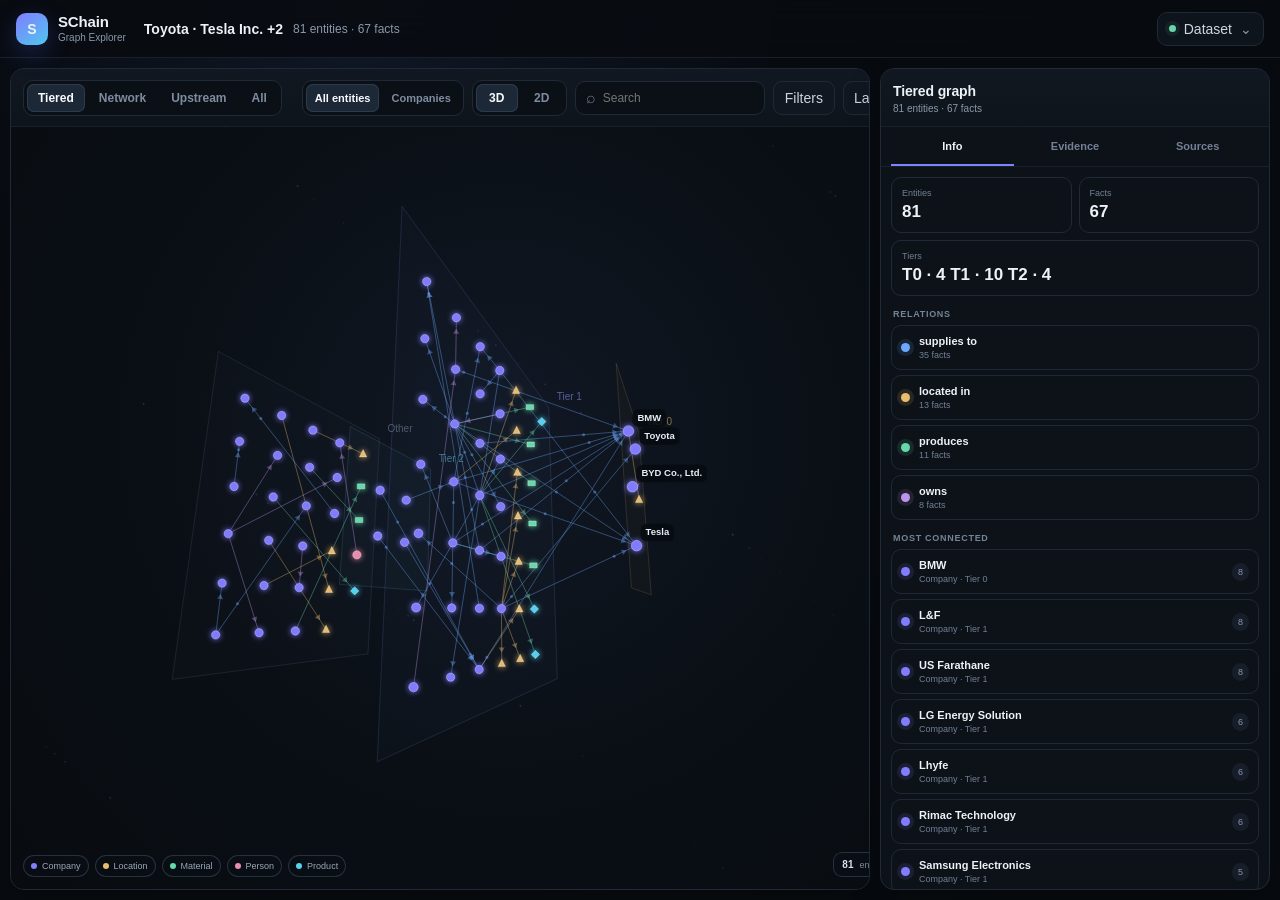
==== demo/SChain_Graph_Explorer/index.html @ 7e50ebe3 "add demo" ====
<!DOCTYPE html>
<html lang="en">
<head>
  <meta charset="UTF-8" />
  <meta name="viewport" content="width=device-width, initial-scale=1.0" />
  <meta name="color-scheme" content="dark" />
  <title>SChain Graph Explorer</title>
  <meta name="description" content="Interactive evidence-first supply-chain graph explorer." />
  <link rel="stylesheet" href="assets/css/styles.css" />
</head>
<body>
  <div class="app-shell">
    <header class="topbar">
      <button class="brand" id="brandBtn" aria-label="Reset explorer">
        <span class="brand-mark">S</span>
        <span class="brand-copy"><strong>SChain</strong><small>Graph Explorer</small></span>
      </button>

      <div class="top-context">
        <span id="datasetTitle" class="dataset-title">Supply chain graph</span>
        <span id="datasetMeta" class="dataset-meta"></span>
      </div>

      <div class="top-actions">
        <details class="dataset-menu" id="datasetMenu">
          <summary class="dataset-trigger"><span class="dataset-dot"></span><span>Dataset</span><span class="chevron">⌄</span></summary>
          <div class="menu-popover dataset-popover">
            <select id="datasetSelect" class="field" aria-label="Dataset"></select>
            <div class="menu-separator"></div>
            <button id="openJsonBtn" class="menu-item">Open JSON</button>
            <button id="downloadJsonBtn" class="menu-item">Export JSON</button>
            <input id="jsonInput" type="file" accept=".json,application/json" multiple hidden />
          </div>
        </details>
      </div>
    </header>

    <main class="workspace">
      <section class="graph-panel">
        <header class="graph-toolbar">
          <div class="toolbar-cluster view-cluster">
            <div class="segmented view-mode" id="viewMode" aria-label="Graph mode">
              <button class="active" data-view="tiered">Tiered</button>
              <button data-view="network">Network</button>
              <button data-view="supply">Upstream</button>
              <button data-view="global">All</button>
            </div>
            <select id="focalCompany" class="compact-select focal-select" aria-label="Upstream focal company"></select>
          </div>

          <div class="toolbar-spacer"></div>

          <div class="toolbar-cluster">
            <div class="segmented entity-scope-mode" id="entityScopeMode" aria-label="Entity scope">
              <button class="active" data-entity-scope="all">All entities</button>
              <button data-entity-scope="companies">Companies</button>
            </div>
            <div class="segmented dimension-mode" id="dimensionMode" aria-label="Dimension">
              <button class="active" data-dimension="3d">3D</button>
              <button data-dimension="2d">2D</button>
            </div>
            <div class="search-box">
              <span class="search-icon">⌕</span>
              <input id="entitySearch" type="search" placeholder="Search" autocomplete="off" />
              <div id="searchResults" class="search-results"></div>
            </div>
            <div class="popover-wrap">
              <button id="filterBtn" class="tool-btn">Filters</button>
              <div id="filterPopover" class="filter-popover" hidden>
                <div class="filter-group">
                  <div class="filter-head"><span>Relation</span><button id="relationAll" class="mini-action">All</button></div>
                  <div id="relationFilters" class="filter-list"></div>
                </div>
                <div class="filter-group">
                  <div class="filter-head"><span>Tier</span><button id="tierAll" class="mini-action">All</button></div>
                  <div id="tierFilters" class="filter-list compact"></div>
                </div>
              </div>
            </div>
            <label class="toggle-btn"><input id="labelsToggle" type="checkbox"><span>Labels</span></label>
            <button id="fitBtn" class="tool-btn icon-only" title="Fit graph">⌗</button>
          </div>
        </header>

        <div id="focusBar" class="focus-bar" hidden>
          <button id="exitFocusBtn" class="back-btn" type="button" title="Return to the full graph">← Defocus</button>
          <div class="focus-copy">
            <strong id="focusTitle">Focused graph</strong>
            <span id="focusMeta"></span>
          </div>
          <div class="focus-spacer"></div>
          <label class="context-toggle"><input id="contextToggle" type="checkbox"><span>Context</span></label>
        </div>

        <div id="selectionBar" class="selection-bar" hidden>
          <div id="selectionChips" class="selection-chips"></div>
          <div class="selection-spacer"></div>
          <button id="clearSelectionBtn" class="selection-clear">Clear</button>
          <button id="openDetailsBtn" class="primary-btn">Details</button>
        </div>

        <div id="graphStage" class="graph-stage">
          <canvas id="graphCanvas"></canvas>
          <div id="graphLegend" class="graph-legend"></div>
          <div class="graph-counts"><strong id="visibleNodeCount">0</strong><span>entities</span><i></i><strong id="visibleEdgeCount">0</strong><span>facts</span></div>
          <div id="graphEmptyState" class="empty-state" hidden><strong>No results</strong></div>
          <div id="dropOverlay" class="drop-overlay"><strong>Drop JSON</strong></div>
        </div>
      </section>

      <aside class="side-panel">
        <header class="side-head">
          <div class="side-title-wrap">
            <h2 id="sideTitle">Explorer</h2>
            <span id="sideMeta"></span>
          </div>
          <div id="panelScopeToggle" class="segmented tiny" hidden>
            <button class="active" data-panel-scope="visible">Visible</button>
            <button data-panel-scope="selected">Selected</button>
          </div>
        </header>

        <nav class="side-tabs" id="sideTabs">
          <button class="active" data-side-tab="info">Info</button>
          <button data-side-tab="evidence">Evidence</button>
          <button data-side-tab="sources">Sources</button>
        </nav>

        <div id="sideTools" class="side-tools" hidden>
          <div class="panel-search">
            <span>⌕</span>
            <input id="panelSearch" type="search" placeholder="Filter" autocomplete="off" />
          </div>
          <div class="panel-filter-wrap">
            <button id="panelFilterBtn" class="panel-filter-btn">Filter</button>
            <div id="panelFilterPopover" class="panel-filter-popover" hidden>
              <label><span>Relation</span><select id="panelRelationFilter"></select></label>
              <label><span>Source</span><select id="panelContentFilter"><option value="all">All</option><option value="full_text">Full text</option><option value="title_snippet">Title / snippet</option></select></label>
              <label><span>Score</span><select id="panelScoreFilter"><option value="0">All</option><option value="60">60+</option><option value="75">75+</option></select></label>
            </div>
          </div>
        </div>

        <div id="sideContent" class="side-content"></div>
      </aside>
    </main>
  </div>

  <div id="evidenceModal" class="source-modal" hidden>
    <div class="source-modal-backdrop" data-modal-close></div>
    <section class="source-modal-dialog" role="dialog" aria-modal="true" aria-labelledby="modalTitle">
      <header class="source-modal-head">
        <div class="source-modal-title-wrap">
          <span id="modalDomain" class="source-domain"></span>
          <h3 id="modalTitle">Evidence source</h3>
        </div>
        <div class="source-modal-actions">
          <button id="modalCloseBtn" class="modal-close" aria-label="Close">×</button>
        </div>
      </header>
      <div class="source-modal-quote" id="modalQuote"></div>
      <div class="source-content-wrap">
        <div id="evidenceContent" class="evidence-content-view">
          <div class="content-loading">Loading source context…</div>
        </div>
      </div>
    </section>
  </div>

  <script src="assets/js/demo-data.js"></script>
  <script src="assets/js/app.js"></script>
</body>
</html>
---- demo/SChain_Graph_Explorer/assets/css/styles.css ----
:root {
  --bg: #080b10;
  --panel: #0f141b;
  --panel-2: #121922;
  --panel-3: #0b1016;
  --line: #202a36;
  --line-soft: #18212b;
  --text: #edf2f8;
  --muted: #8b98a9;
  --muted-2: #647184;
  --accent: #7f7bff;
  --accent-2: #5fcdf0;
  --good: #67d7aa;
  --shadow: 0 18px 55px rgba(0,0,0,.28);
  --r: 14px;
  --r-sm: 10px;
}

* {
  box-sizing: border-box;
}

[hidden] {
  display: none !important;
}

html, body {
  height: 100%;
}

body {
  margin: 0;
  background: radial-gradient(circle at 28% 0%,#111928 0,#080b10 34%,#070a0e 100%);
  color: var(--text);
  font-family: Inter,ui-sans-serif,-apple-system,BlinkMacSystemFont,"Segoe UI",Roboto,Arial,sans-serif;
  font-size: 14px;
  overflow: hidden;
}

button,input,select {
  font: inherit;
}

.app-shell {
  height: 100%;
  display: grid;
  grid-template-rows: 58px 1fr;
  min-height: 0;
}

.topbar {
  display: flex;
  align-items: center;
  gap: 18px;
  padding: 0 16px;
  border-bottom: 1px solid var(--line-soft);
  background: rgba(8,12,17,.88);
  backdrop-filter: blur(16px);
  z-index: 20;
}

.brand {
  display: flex;
  align-items: center;
  gap: 10px;
  border: 0;
  background: transparent;
  color: var(--text);
  cursor: pointer;
  padding: 0;
}

.brand-mark {
  width: 32px;
  height: 32px;
  border-radius: 10px;
  display: grid;
  place-items: center;
  font-weight: 800;
  background: linear-gradient(145deg,#827cff,#4dc8ef);
  box-shadow: 0 8px 24px rgba(83,105,255,.25);
}

.brand-copy {
  display: flex;
  flex-direction: column;
  align-items: flex-start;
  line-height: 1.04;
}

.brand-copy strong {
  font-size: 15px;
  letter-spacing: -.01em;
}

.brand-copy small {
  font-size: 10px;
  color: var(--muted);
  margin-top: 4px;
}

.top-context {
  min-width: 0;
  display: flex;
  align-items: center;
  gap: 10px;
}

.dataset-title {
  font-weight: 650;
  white-space: nowrap;
  overflow: hidden;
  text-overflow: ellipsis;
  max-width: 360px;
}

.dataset-meta {
  color: var(--muted);
  font-size: 12px;
}

.top-actions {
  margin-left: auto;
}

.dataset-menu {
  position: relative;
}

.dataset-menu>summary {
  list-style: none;
}

.dataset-menu>summary::-webkit-details-marker {
  display: none;
}

.dataset-trigger {
  display: flex;
  align-items: center;
  gap: 8px;
  min-height: 34px;
  padding: 0 11px;
  border: 1px solid var(--line);
  border-radius: 10px;
  color: #cdd6e1;
  background: #0e141c;
  cursor: pointer;
}

.dataset-dot {
  width: 7px;
  height: 7px;
  border-radius: 50%;
  background: var(--good);
  box-shadow: 0 0 0 4px rgba(103,215,170,.08);
}

.chevron {
  color: var(--muted);
}

.menu-popover {
  position: absolute;
  right: 0;
  top: 42px;
  min-width: 245px;
  background: #111822;
  border: 1px solid #273342;
  border-radius: 12px;
  box-shadow: var(--shadow);
  padding: 9px;
  z-index: 60;
}

.menu-separator {
  height: 1px;
  background: var(--line);
  margin: 8px 0;
}

.menu-item {
  width: 100%;
  border: 0;
  background: transparent;
  color: #cbd5e1;
  text-align: left;
  padding: 9px 10px;
  border-radius: 8px;
  cursor: pointer;
}

.menu-item:hover {
  background: #182231;
  color: #fff;
}

.field,.compact-select {
  border: 1px solid var(--line);
  background: #0c1219;
  color: #dce5ef;
  border-radius: 9px;
  outline: none;
}

.field {
  width: 100%;
  padding: 9px;
}

.compact-select {
  height: 34px;
  padding: 0 28px 0 10px;
  max-width: 210px;
}

.compact-select:focus,.field:focus,input:focus {
  border-color: #445573;
  box-shadow: 0 0 0 3px rgba(103,139,255,.09);
}

.workspace {
  min-height: 0;
  display: grid;
  grid-template-columns: minmax(0,1fr) 390px;
  gap: 10px;
  padding: 10px;
}

.graph-panel,.side-panel {
  min-height: 0;
  border: 1px solid var(--line);
  background: rgba(14,19,26,.96);
  border-radius: var(--r);
  overflow: hidden;
  box-shadow: 0 10px 35px rgba(0,0,0,.16);
}

.graph-panel {
  display: grid;
  grid-template-rows: auto auto auto minmax(0, 1fr);
}

.side-panel {
  display: grid;
  grid-template-rows: auto auto auto minmax(0, 1fr);
}

.graph-toolbar {
  min-height: 58px;
  padding: 10px 12px;
  display: flex;
  align-items: center;
  gap: 10px;
  border-bottom: 1px solid var(--line-soft);
  background: linear-gradient(180deg,#111821,#0e141b);
}

.toolbar-cluster {
  display: flex;
  align-items: center;
  gap: 8px;
  min-width: 0;
}

.toolbar-spacer,.selection-spacer,.focus-spacer {
  flex: 1;
}

.segmented {
  display: flex;
  align-items: center;
  gap: 3px;
  padding: 3px;
  border: 1px solid var(--line);
  border-radius: 10px;
  background: #0a1016;
}

.segmented button {
  border: 0;
  background: transparent;
  color: #7f8ca0;
  min-height: 28px;
  padding: 0 11px;
  border-radius: 7px;
  font-size: 12px;
  font-weight: 650;
  cursor: pointer;
  white-space: nowrap;
}

.segmented button:hover {
  color: #cbd5e1;
}

.segmented button.active {
  color: #f8fbff;
  background: #1d2836;
  box-shadow: inset 0 0 0 1px #2b3a4d;
}

.segmented.tiny button {
  min-height: 24px;
  padding: 0 8px;
  font-size: 10px;
}

.dimension-mode button {
  min-width: 42px;
}

.focal-select {
  display: none;
}

.view-cluster.upstream .focal-select {
  display: block;
}

.search-box {
  position: relative;
  display: flex;
  align-items: center;
  width: 190px;
  height: 34px;
  border: 1px solid var(--line);
  border-radius: 10px;
  background: #0a1016;
}

.search-icon {
  margin-left: 10px;
  color: #67758a;
  font-size: 16px;
}

.search-box input {
  min-width: 0;
  flex: 1;
  border: 0;
  outline: none;
  background: transparent;
  color: #e8edf4;
  padding: 0 9px 0 7px;
  font-size: 12px;
}

.search-results {
  position: absolute;
  top: 39px;
  left: 0;
  right: 0;
  display: none;
  max-height: 320px;
  overflow: auto;
  background: #111923;
  border: 1px solid #293747;
  border-radius: 11px;
  box-shadow: var(--shadow);
  z-index: 80;
  padding: 5px;
}

.search-results.open {
  display: block;
}

.search-row {
  display: flex;
  justify-content: space-between;
  gap: 10px;
  padding: 9px;
  border-radius: 8px;
  cursor: pointer;
}

.search-row:hover {
  background: #182332;
}

.search-row b {
  font-size: 12px;
  font-weight: 650;
}

.search-row span {
  color: var(--muted);
  font-size: 10px;
  white-space: nowrap;
}

.tool-btn,.toggle-btn,.back-btn,.selection-clear,.primary-btn,.panel-filter-btn,.modal-action,.modal-close {
  border: 1px solid var(--line);
  background: #101720;
  color: #c9d3df;
  border-radius: 9px;
  cursor: pointer;
}

.tool-btn {
  height: 34px;
  padding: 0 11px;
}

.tool-btn:hover,.toggle-btn:hover,.panel-filter-btn:hover {
  border-color: #34465c;
  background: #151e29;
  color: #fff;
}

.icon-only {
  width: 36px;
  padding: 0;
  font-size: 17px;
}

.toggle-btn {
  height: 34px;
  display: flex;
  align-items: center;
  padding: 0 10px;
  gap: 7px;
}

.toggle-btn input {
  display: none;
}

.toggle-btn:has(input:checked) {
  background: #1a2532;
  color: #fff;
  border-color: #33465c;
}

.popover-wrap {
  position: relative;
}

.filter-popover {
  position: absolute;
  right: 0;
  top: 40px;
  width: 300px;
  max-height: 560px;
  overflow: auto;
  background: #111923;
  border: 1px solid #293747;
  border-radius: 12px;
  box-shadow: var(--shadow);
  z-index: 90;
  padding: 10px;
}

.filter-group+.filter-group {
  margin-top: 11px;
  padding-top: 11px;
  border-top: 1px solid var(--line-soft);
}

.filter-head {
  display: flex;
  justify-content: space-between;
  align-items: center;
  margin-bottom: 7px;
  color: #96a4b5;
  font-size: 11px;
  font-weight: 650;
}

.mini-action {
  border: 0;
  background: transparent;
  color: #7ea3ff;
  cursor: pointer;
  font-size: 10px;
}

.filter-list {
  display: grid;
  grid-template-columns: 1fr 1fr;
  gap: 5px;
}

.filter-list.compact {
  grid-template-columns: repeat(3,1fr);
}

.filter-item {
  border: 1px solid #202b38;
  background: #0d131a;
  color: #8795a8;
  border-radius: 8px;
  min-height: 30px;
  display: flex;
  justify-content: space-between;
  align-items: center;
  gap: 8px;
  padding: 0 8px;
  cursor: pointer;
  font-size: 10px;
}

.filter-item.active {
  background: #182230;
  color: #dfe6ee;
  border-color: #314155;
}

.filter-label {
  display: flex;
  align-items: center;
  gap: 6px;
  overflow: hidden;
}

.swatch {
  width: 7px;
  height: 7px;
  border-radius: 50%;
  background: var(--c);
}

.relation-swatch {
  width: 12px;
  height: 2px;
  border-radius: 3px;
  background: var(--c);
}

.filter-count {
  font-size: 9px;
  color: #6e7b8d;
}

.focus-bar,.selection-bar {
  min-height: 44px;
  display: flex;
  align-items: center;
  gap: 9px;
  padding: 7px 10px;
  border-bottom: 1px solid var(--line-soft);
  background: #0d141d;
}

.focus-bar {
  background: linear-gradient(90deg,rgba(98,119,255,.12),rgba(11,17,24,.98) 48%);
}

.back-btn {
  height: 30px;
  width: auto;
  padding: 0 10px;
  font-size: 11px;
  font-weight: 700;
  white-space: nowrap;
}

.focus-copy {
  display: flex;
  align-items: baseline;
  gap: 9px;
}

.focus-copy strong {
  font-size: 12px;
}

.focus-copy span {
  color: var(--muted);
  font-size: 10px;
}

.context-toggle {
  height: 30px;
  display: flex;
  align-items: center;
  gap: 7px;
  color: #a8b4c4;
  font-size: 11px;
  cursor: pointer;
}

.context-toggle input {
  accent-color: #767aff;
}

.selection-bar {
  background: #111a24;
}

.selection-chips {
  display: flex;
  align-items: center;
  gap: 6px;
  min-width: 0;
  overflow: hidden;
}

.selection-chip {
  max-width: 170px;
  white-space: nowrap;
  overflow: hidden;
  text-overflow: ellipsis;
  padding: 5px 8px;
  border: 1px solid #2a3849;
  border-radius: 999px;
  background: #151f2b;
  color: #cdd6e0;
  font-size: 10px;
}

.selection-chip.edge {
  border-style: dashed;
}

.selection-clear {
  height: 30px;
  padding: 0 10px;
}

.primary-btn {
  height: 30px;
  padding: 0 13px;
  border-color: #5f67d5;
  background: linear-gradient(180deg,#7475f6,#5e61d2);
  color: #fff;
  font-weight: 700;
}

.primary-btn:hover {
  filter: brightness(1.07);
}

.graph-stage {
  grid-row: 4;
  position: relative;
  min-height: 0;
  background: radial-gradient(circle at 52% 40%,#111824 0,#0a0f15 52%,#080c11 100%);
  overflow: hidden;
}

.graph-stage canvas {
  position: absolute;
  inset: 0;
  z-index: 2;
  width: 100%;
  height: 100%;
  display: block;
  cursor: grab;
  touch-action: none;
  user-select: none;
  -webkit-user-select: none;
  pointer-events: auto;
}

.graph-stage canvas.dragging {
  cursor: grabbing;
}

.graph-legend {
  position: absolute;
  z-index: 3;
  left: 12px;
  bottom: 12px;
  display: flex;
  flex-wrap: wrap;
  gap: 6px;
  max-width: 70%;
  pointer-events: none;
}

.legend-item {
  display: inline-flex;
  align-items: center;
  gap: 5px;
  padding: 5px 7px;
  border: 1px solid rgba(41,54,69,.9);
  border-radius: 999px;
  background: rgba(10,15,21,.72);
  backdrop-filter: blur(8px);
  color: #9ca8b7;
  font-size: 9px;
}

.legend-item i {
  width: 6px;
  height: 6px;
  border-radius: 50%;
  background: var(--c);
}

.graph-counts {
  position: absolute;
  z-index: 3;
  right: 12px;
  bottom: 12px;
  pointer-events: none;
  display: flex;
  align-items: center;
  gap: 6px;
  padding: 6px 8px;
  border: 1px solid rgba(41,54,69,.9);
  border-radius: 9px;
  background: rgba(10,15,21,.72);
  backdrop-filter: blur(8px);
  color: #7f8b9c;
  font-size: 9px;
}

.graph-counts strong {
  color: #d9e2ec;
  font-size: 10px;
}

.graph-counts i {
  width: 1px;
  height: 11px;
  background: #2a3542;
  margin: 0 2px;
}

.empty-state {
  position: absolute;
  z-index: 1;
  inset: 0;
  display: grid;
  place-items: center;
  pointer-events: none;
  color: #6e7d90;
}

.drop-overlay {
  position: absolute;
  inset: 10px;
  pointer-events: none;
  border: 1px dashed #52617a;
  border-radius: 12px;
  background: rgba(12,18,25,.84);
  display: none;
  place-items: center;
  color: #cbd5e1;
  z-index: 100;
}

.drop-overlay.show {
  display: grid;
}

.side-head {
  min-height: 58px;
  padding: 11px 12px 9px;
  display: flex;
  align-items: center;
  justify-content: space-between;
  gap: 10px;
  border-bottom: 1px solid var(--line-soft);
  background: linear-gradient(180deg,#111821,#0e141b);
}

.side-title-wrap {
  min-width: 0;
}

.side-title-wrap h2 {
  margin: 0;
  font-size: 14px;
  letter-spacing: -.01em;
}

.side-title-wrap span {
  display: block;
  margin-top: 4px;
  color: var(--muted);
  font-size: 10px;
  white-space: nowrap;
  overflow: hidden;
  text-overflow: ellipsis;
  max-width: 220px;
}

.side-tabs {
  display: grid;
  grid-template-columns: repeat(3,1fr);
  gap: 0;
  border-bottom: 1px solid var(--line-soft);
  padding: 0 10px;
}

.side-tabs button {
  height: 39px;
  border: 0;
  border-bottom: 2px solid transparent;
  background: transparent;
  color: #748195;
  font-size: 11px;
  font-weight: 650;
  cursor: pointer;
}

.side-tabs button.active {
  color: #eef3f8;
  border-bottom-color: #7d82ff;
}

.side-tools {
  display: flex;
  gap: 7px;
  padding: 8px 10px;
  border-bottom: 1px solid var(--line-soft);
  position: relative;
}

.panel-search {
  display: flex;
  align-items: center;
  flex: 1;
  min-width: 0;
  height: 32px;
  border: 1px solid var(--line);
  border-radius: 9px;
  background: #0a1016;
  color: #67758a;
}

.panel-search span {
  padding-left: 9px;
}

.panel-search input {
  min-width: 0;
  flex: 1;
  border: 0;
  background: transparent;
  outline: none;
  color: #dce4ee;
  padding: 0 8px;
  font-size: 11px;
}

.panel-filter-wrap {
  position: relative;
}

.panel-filter-btn {
  height: 32px;
  padding: 0 10px;
}

.panel-filter-popover {
  position: absolute;
  right: 0;
  top: 38px;
  width: 220px;
  padding: 9px;
  border: 1px solid #293747;
  border-radius: 11px;
  background: #111923;
  box-shadow: var(--shadow);
  z-index: 80;
}

.panel-filter-popover label {
  display: grid;
  grid-template-columns: 62px 1fr;
  align-items: center;
  gap: 7px;
  color: #8491a3;
  font-size: 10px;
}

.panel-filter-popover label+label {
  margin-top: 7px;
}

.panel-filter-popover select {
  height: 30px;
  border: 1px solid var(--line);
  background: #0b1118;
  color: #dce5ef;
  border-radius: 8px;
  padding: 0 7px;
  font-size: 10px;
}

.side-content {
  grid-row: 4;
  min-height: 0;
  overflow: auto;
  padding: 10px;
  scrollbar-width: thin;
  scrollbar-color: #2b3644 transparent;
}

.side-empty {
  height: 100%;
  display: grid;
  place-items: center;
  color: #5e6b7d;
  font-size: 11px;
}

.summary-grid {
  display: grid;
  grid-template-columns: 1fr 1fr;
  gap: 7px;
}

.summary-card {
  padding: 10px;
  border: 1px solid #1f2a36;
  border-radius: 10px;
  background: #0c1218;
}

.summary-card span {
  display: block;
  color: #718094;
  font-size: 9px;
}

.summary-card strong {
  display: block;
  margin-top: 4px;
  font-size: 17px;
  font-weight: 720;
}

.summary-card.wide {
  grid-column: 1/-1;
}

.mini-section {
  margin-top: 13px;
}

.mini-title {
  display: flex;
  align-items: center;
  justify-content: space-between;
  margin: 0 2px 6px;
  color: #758398;
  font-size: 9px;
  font-weight: 700;
  text-transform: uppercase;
  letter-spacing: .08em;
}

.row-list {
  display: flex;
  flex-direction: column;
  gap: 5px;
}

.entity-row,.fact-row,.source-row,.selected-row {
  border: 1px solid #1f2935;
  border-radius: 10px;
  background: #0c1218;
  padding: 9px;
}

.entity-row,.selected-row {
  display: flex;
  align-items: center;
  gap: 9px;
}

.entity-dot {
  width: 9px;
  height: 9px;
  border-radius: 50%;
  background: var(--c);
  box-shadow: 0 0 0 4px color-mix(in srgb,var(--c) 12%,transparent);
}

.row-main {
  min-width: 0;
  flex: 1;
}

.row-main b {
  display: block;
  font-size: 11px;
  font-weight: 650;
  white-space: nowrap;
  overflow: hidden;
  text-overflow: ellipsis;
}

.row-main span {
  display: block;
  color: #728094;
  font-size: 9px;
  margin-top: 3px;
}

.tier-badge,.relation-pill,.score-badge,.source-pill {
  display: inline-flex;
  align-items: center;
  border-radius: 999px;
  white-space: nowrap;
}

.tier-badge {
  padding: 4px 6px;
  background: #171e2a;
  color: #8797ac;
  font-size: 9px;
}

.relation-pill {
  padding: 4px 7px;
  color: #dfe6ee;
  background: color-mix(in srgb,var(--c) 15%,#111821);
  border: 1px solid color-mix(in srgb,var(--c) 34%,#222c38);
  font-size: 9px;
}

.fact-row {
  cursor: pointer;
}

.fact-row:hover,.source-row:hover {
  border-color: #314154;
  background: #101822;
}

.fact-line {
  display: flex;
  align-items: center;
  gap: 5px;
  min-width: 0;
}

.fact-line b {
  min-width: 0;
  max-width: 110px;
  overflow: hidden;
  text-overflow: ellipsis;
  white-space: nowrap;
  font-size: 10px;
}

.arrow {
  color: #516073;
}

.fact-meta {
  display: flex;
  gap: 7px;
  margin-top: 6px;
  color: #68768a;
  font-size: 9px;
}

.evidence-card {
  border: 1px solid #1f2b38;
  border-radius: 11px;
  background: #0b1117;
  padding: 10px;
  cursor: pointer;
  transition: .16s ease;
}

.evidence-card:hover {
  border-color: #394b61;
  background: #101820;
  transform: translateY(-1px);
}

.evidence-card+.evidence-card {
  margin-top: 7px;
}

.evidence-quote {
  font-size: 11px;
  line-height: 1.52;
  color: #c8d2dd;
}

.evidence-meta {
  margin-top: 8px;
  display: flex;
  align-items: center;
  gap: 6px;
  flex-wrap: wrap;
  color: #67758a;
  font-size: 9px;
}

.score-badge {
  padding: 3px 6px;
  background: #141d27;
  color: #a9b8c9;
}

.source-pill {
  padding: 3px 6px;
  border: 1px solid #263341;
  color: #8d9bad;
}

.source-row {
  cursor: pointer;
}

.source-row b {
  display: block;
  font-size: 11px;
  line-height: 1.35;
}

.source-row span {
  display: block;
  color: #758296;
  font-size: 9px;
  margin-top: 5px;
}

.source-row .source-domain {
  color: #9aa8b9;
}

.selected-group+.selected-group {
  margin-top: 10px;
}

.source-modal[hidden] {
  display: none;
}

.source-modal {
  position: fixed;
  inset: 0;
  z-index: 300;
  display: grid;
  place-items: center;
  padding: 24px;
}

.source-modal-backdrop {
  position: absolute;
  inset: 0;
  background: rgba(3,6,9,.78);
  backdrop-filter: blur(7px);
}

.source-modal-dialog {
  position: relative;
  width: min(1180px,94vw);
  height: min(820px,90vh);
  display: grid;
  grid-template-rows: auto auto 1fr;
  border: 1px solid #2a3747;
  border-radius: 15px;
  background: #0d131a;
  box-shadow: 0 30px 90px rgba(0,0,0,.52);
  overflow: hidden;
}

.source-modal-head {
  display: flex;
  align-items: center;
  justify-content: space-between;
  gap: 14px;
  padding: 11px 13px;
  border-bottom: 1px solid var(--line);
  background: #111923;
}

.source-modal-title-wrap {
  min-width: 0;
}

.source-domain {
  display: block;
  color: #6f7f93;
  font-size: 9px;
  text-transform: uppercase;
  letter-spacing: .08em;
}

.source-modal-title-wrap h3 {
  margin: 4px 0 0;
  font-size: 13px;
  font-weight: 650;
  white-space: nowrap;
  overflow: hidden;
  text-overflow: ellipsis;
  max-width: 780px;
}

.source-modal-actions {
  display: flex;
  align-items: center;
  gap: 7px;
}

.modal-action {
  height: 31px;
  padding: 0 10px;
  display: inline-flex;
  align-items: center;
  text-decoration: none;
}

.modal-close {
  width: 31px;
  height: 31px;
  font-size: 20px;
  line-height: 1;
}

.source-modal-quote {
  padding: 8px 13px;
  border-bottom: 1px solid var(--line-soft);
  color: #95a4b6;
  font-size: 10px;
  white-space: nowrap;
  overflow: hidden;
  text-overflow: ellipsis;
  background: #0b1117;
}

.source-content-wrap {
  position: relative;
  min-height: 0;
  overflow: auto;
  background: #0a0f15;
  padding: 18px;
}

.evidence-content-view {
  max-width: 900px;
  margin: 0 auto;
  border: 1px solid #263342;
  border-radius: 14px;
  background: #0f161f;
  box-shadow: 0 12px 30px rgba(0,0,0,.18);
  overflow: hidden;
}

.content-loading,.content-error {
  padding: 36px;
  color: #7f8da1;
  text-align: center;
  font-size: 12px;
}

.content-source-head {
  padding: 18px 20px 13px;
  border-bottom: 1px solid #202c39;
  background: linear-gradient(180deg,#121b26,#0f161f);
}

.content-source-head .content-origin {
  font-size: 9px;
  text-transform: uppercase;
  letter-spacing: .1em;
  color: #687a91;
}

.content-source-head h4 {
  margin: 6px 0 0;
  font-size: 16px;
  line-height: 1.35;
  color: #eef3f8;
}

.content-source-head .content-domain {
  margin-top: 6px;
  color: #6f8094;
  font-size: 10px;
}

.content-body {
  padding: 20px;
}

.content-body p {
  margin: 0 0 16px;
  color: #cbd5df;
  font-size: 13px;
  line-height: 1.78;
}

.content-body p:last-child {
  margin-bottom: 0;
}

.content-body mark {
  background: #ffe36e;
  color: #171717;
  padding: 1px 3px;
  border-radius: 3px;
}

.content-foot {
  padding: 0 20px 18px;
  color: #65758a;
  font-size: 9px;
}

.toast-stack {
  position: fixed;
  right: 16px;
  bottom: 16px;
  display: flex;
  flex-direction: column;
  gap: 8px;
  z-index: 500;
}

.toast {
  min-width: 220px;
  max-width: 340px;
  padding: 10px 12px;
  border: 1px solid #2a3848;
  border-radius: 11px;
  background: #111923;
  box-shadow: var(--shadow);
}

.toast b {
  display: block;
  font-size: 11px;
}

.toast span {
  display: block;
  margin-top: 3px;
  color: #8694a6;
  font-size: 9px;
}

@media (max-width:1100px) {
  .workspace {
    grid-template-columns: minmax(0,1fr) 340px;
  }

  .search-box {
    width: 150px;
  }

  .segmented.view-mode button {
    padding: 0 8px;
  }

  .top-context {
    display: none;
  }
}

@media (max-width:820px) {
  body {
    overflow: auto;
  }

  .app-shell {
    height: auto;
    min-height: 100vh;
  }

  .workspace {
    grid-template-columns: 1fr;
    grid-template-rows: minmax(620px,70vh) minmax(500px,auto);
  }

  .side-panel {
    min-height: 500px;
  }

  .graph-toolbar {
    flex-wrap: wrap;
  }

  .toolbar-spacer {
    display: none;
  }

  .toolbar-cluster {
    flex-wrap: wrap;
  }

  .graph-stage {
    min-height: 520px;
  }

  .brand-copy small {
    display: none;
  }
}

.entity-scope-mode button {
  font-size: 11px;
  padding: 0 9px;
}

.filter-popover {
  width: 250px;
}

@media (max-width:1180px) {
  .entity-scope-mode button {
    padding: 0 7px;
  }

  .search-box {
    width: 150px;
  }
}

.evidence-source-link {
  display: inline-flex;
  align-items: center;
  gap: 5px;
  margin-left: auto;
  color: #9db7ff;
  text-decoration: none;
  font-size: 10px;
  font-weight: 700;
  border: 1px solid #2b3a4d;
  border-radius: 8px;
  padding: 5px 8px;
  background: #101720;
}

.evidence-source-link:hover {
  color: #fff;
  border-color: #496086;
  background: #172234;
}

.evidence-meta {
  display: flex;
  align-items: center;
  gap: 7px;
  flex-wrap: wrap;
}

.source-row-link {
  display: block;
  color: inherit;
  text-decoration: none;
}

.source-row-link:hover {
  background: #151f2b;
  border-color: #34465c;
}

.source-row-link b {
  color: #eef3f8;
}
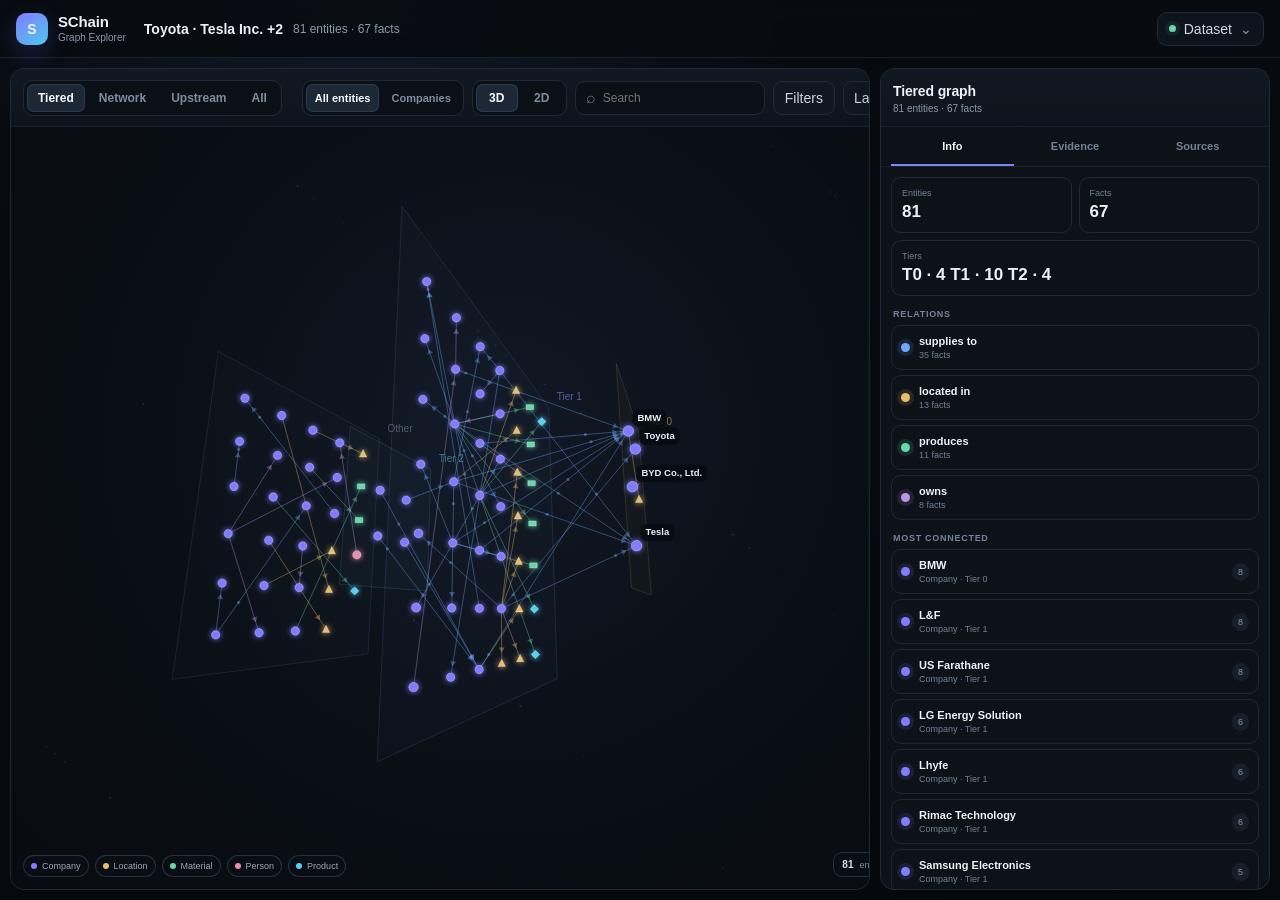
==== commit bc6c91b1: "Integrate project management into graph explorer" ====
--- a/demo/SChain_Graph_Explorer/index.html
+++ b/demo/SChain_Graph_Explorer/index.html
@@ -6,9 +6,9 @@
   <meta name="color-scheme" content="dark" />
   <title>SChain Graph Explorer</title>
   <meta name="description" content="Interactive evidence-first supply-chain graph explorer." />
-  <link rel="stylesheet" href="assets/css/styles.css" />
+  <link rel="stylesheet" href="../../visualization/assets/css/styles.css" />
 </head>
-<body>
+<body data-mode="demo">
   <div class="app-shell">
     <header class="topbar">
       <button class="brand" id="brandBtn" aria-label="Reset explorer">
@@ -168,6 +168,6 @@
   </div>
 
   <script src="assets/js/demo-data.js"></script>
-  <script src="assets/js/app.js"></script>
+  <script src="../../visualization/assets/js/explorer.js"></script>
 </body>
 </html>
--- a/visualization/assets/css/styles.css
+++ b/visualization/assets/css/styles.css
@@ -0,0 +1,1454 @@
+:root {
+  --bg: #080b10;
+  --panel: #0f141b;
+  --panel-2: #121922;
+  --panel-3: #0b1016;
+  --line: #202a36;
+  --line-soft: #18212b;
+  --text: #edf2f8;
+  --muted: #8b98a9;
+  --muted-2: #647184;
+  --accent: #7f7bff;
+  --accent-2: #5fcdf0;
+  --good: #67d7aa;
+  --shadow: 0 18px 55px rgba(0,0,0,.28);
+  --r: 14px;
+  --r-sm: 10px;
+}
+
+* {
+  box-sizing: border-box;
+}
+
+[hidden] {
+  display: none !important;
+}
+
+html, body {
+  height: 100%;
+}
+
+body {
+  margin: 0;
+  background: radial-gradient(circle at 28% 0%,#111928 0,#080b10 34%,#070a0e 100%);
+  color: var(--text);
+  font-family: Inter,ui-sans-serif,-apple-system,BlinkMacSystemFont,"Segoe UI",Roboto,Arial,sans-serif;
+  font-size: 14px;
+  overflow: hidden;
+}
+
+button,input,select {
+  font: inherit;
+}
+
+.app-shell {
+  height: 100%;
+  display: grid;
+  grid-template-rows: 58px 1fr;
+  min-height: 0;
+}
+
+.topbar {
+  display: flex;
+  align-items: center;
+  gap: 18px;
+  padding: 0 16px;
+  border-bottom: 1px solid var(--line-soft);
+  background: rgba(8,12,17,.88);
+  backdrop-filter: blur(16px);
+  z-index: 20;
+}
+
+.brand {
+  display: flex;
+  align-items: center;
+  gap: 10px;
+  border: 0;
+  background: transparent;
+  color: var(--text);
+  cursor: pointer;
+  padding: 0;
+}
+
+.brand-mark {
+  width: 32px;
+  height: 32px;
+  border-radius: 10px;
+  display: grid;
+  place-items: center;
+  font-weight: 800;
+  background: linear-gradient(145deg,#827cff,#4dc8ef);
+  box-shadow: 0 8px 24px rgba(83,105,255,.25);
+}
+
+.brand-copy {
+  display: flex;
+  flex-direction: column;
+  align-items: flex-start;
+  line-height: 1.04;
+}
+
+.brand-copy strong {
+  font-size: 15px;
+  letter-spacing: -.01em;
+}
+
+.brand-copy small {
+  font-size: 10px;
+  color: var(--muted);
+  margin-top: 4px;
+}
+
+.top-context {
+  min-width: 0;
+  display: flex;
+  align-items: center;
+  gap: 10px;
+}
+
+.dataset-title {
+  font-weight: 650;
+  white-space: nowrap;
+  overflow: hidden;
+  text-overflow: ellipsis;
+  max-width: 360px;
+}
+
+.dataset-meta {
+  color: var(--muted);
+  font-size: 12px;
+}
+
+.top-actions {
+  margin-left: auto;
+}
+
+.dataset-menu {
+  position: relative;
+}
+
+.dataset-menu>summary {
+  list-style: none;
+}
+
+.dataset-menu>summary::-webkit-details-marker {
+  display: none;
+}
+
+.dataset-trigger {
+  display: flex;
+  align-items: center;
+  gap: 8px;
+  min-height: 34px;
+  padding: 0 11px;
+  border: 1px solid var(--line);
+  border-radius: 10px;
+  color: #cdd6e1;
+  background: #0e141c;
+  cursor: pointer;
+}
+
+.dataset-dot {
+  width: 7px;
+  height: 7px;
+  border-radius: 50%;
+  background: var(--good);
+  box-shadow: 0 0 0 4px rgba(103,215,170,.08);
+}
+
+.chevron {
+  color: var(--muted);
+}
+
+.menu-popover {
+  position: absolute;
+  right: 0;
+  top: 42px;
+  min-width: 245px;
+  background: #111822;
+  border: 1px solid #273342;
+  border-radius: 12px;
+  box-shadow: var(--shadow);
+  padding: 9px;
+  z-index: 60;
+}
+
+.menu-separator {
+  height: 1px;
+  background: var(--line);
+  margin: 8px 0;
+}
+
+.menu-item {
+  width: 100%;
+  border: 0;
+  background: transparent;
+  color: #cbd5e1;
+  text-align: left;
+  padding: 9px 10px;
+  border-radius: 8px;
+  cursor: pointer;
+}
+
+.menu-item:hover {
+  background: #182231;
+  color: #fff;
+}
+
+.field,.compact-select {
+  border: 1px solid var(--line);
+  background: #0c1219;
+  color: #dce5ef;
+  border-radius: 9px;
+  outline: none;
+}
+
+.field {
+  width: 100%;
+  padding: 9px;
+}
+
+.compact-select {
+  height: 34px;
+  padding: 0 28px 0 10px;
+  max-width: 210px;
+}
+
+.compact-select:focus,.field:focus,input:focus {
+  border-color: #445573;
+  box-shadow: 0 0 0 3px rgba(103,139,255,.09);
+}
+
+.workspace {
+  min-height: 0;
+  display: grid;
+  grid-template-columns: minmax(0,1fr) 390px;
+  gap: 10px;
+  padding: 10px;
+}
+
+.graph-panel,.side-panel {
+  min-height: 0;
+  border: 1px solid var(--line);
+  background: rgba(14,19,26,.96);
+  border-radius: var(--r);
+  overflow: hidden;
+  box-shadow: 0 10px 35px rgba(0,0,0,.16);
+}
+
+.graph-panel {
+  display: grid;
+  grid-template-rows: auto auto auto minmax(0, 1fr);
+}
+
+.side-panel {
+  display: grid;
+  grid-template-rows: auto auto auto minmax(0, 1fr);
+}
+
+.graph-toolbar {
+  min-height: 58px;
+  padding: 10px 12px;
+  display: flex;
+  align-items: center;
+  gap: 10px;
+  border-bottom: 1px solid var(--line-soft);
+  background: linear-gradient(180deg,#111821,#0e141b);
+}
+
+.toolbar-cluster {
+  display: flex;
+  align-items: center;
+  gap: 8px;
+  min-width: 0;
+}
+
+.toolbar-spacer,.selection-spacer,.focus-spacer {
+  flex: 1;
+}
+
+.segmented {
+  display: flex;
+  align-items: center;
+  gap: 3px;
+  padding: 3px;
+  border: 1px solid var(--line);
+  border-radius: 10px;
+  background: #0a1016;
+}
+
+.segmented button {
+  border: 0;
+  background: transparent;
+  color: #7f8ca0;
+  min-height: 28px;
+  padding: 0 11px;
+  border-radius: 7px;
+  font-size: 12px;
+  font-weight: 650;
+  cursor: pointer;
+  white-space: nowrap;
+}
+
+.segmented button:hover {
+  color: #cbd5e1;
+}
+
+.segmented button.active {
+  color: #f8fbff;
+  background: #1d2836;
+  box-shadow: inset 0 0 0 1px #2b3a4d;
+}
+
+.segmented.tiny button {
+  min-height: 24px;
+  padding: 0 8px;
+  font-size: 10px;
+}
+
+.dimension-mode button {
+  min-width: 42px;
+}
+
+.focal-select {
+  display: none;
+}
+
+.view-cluster.upstream .focal-select {
+  display: block;
+}
+
+.search-box {
+  position: relative;
+  display: flex;
+  align-items: center;
+  width: 190px;
+  height: 34px;
+  border: 1px solid var(--line);
+  border-radius: 10px;
+  background: #0a1016;
+}
+
+.search-icon {
+  margin-left: 10px;
+  color: #67758a;
+  font-size: 16px;
+}
+
+.search-box input {
+  min-width: 0;
+  flex: 1;
+  border: 0;
+  outline: none;
+  background: transparent;
+  color: #e8edf4;
+  padding: 0 9px 0 7px;
+  font-size: 12px;
+}
+
+.search-results {
+  position: absolute;
+  top: 39px;
+  left: 0;
+  right: 0;
+  display: none;
+  max-height: 320px;
+  overflow: auto;
+  background: #111923;
+  border: 1px solid #293747;
+  border-radius: 11px;
+  box-shadow: var(--shadow);
+  z-index: 80;
+  padding: 5px;
+}
+
+.search-results.open {
+  display: block;
+}
+
+.search-row {
+  display: flex;
+  justify-content: space-between;
+  gap: 10px;
+  padding: 9px;
+  border-radius: 8px;
+  cursor: pointer;
+}
+
+.search-row:hover {
+  background: #182332;
+}
+
+.search-row b {
+  font-size: 12px;
+  font-weight: 650;
+}
+
+.search-row span {
+  color: var(--muted);
+  font-size: 10px;
+  white-space: nowrap;
+}
+
+.tool-btn,.toggle-btn,.back-btn,.selection-clear,.primary-btn,.panel-filter-btn,.modal-action,.modal-close {
+  border: 1px solid var(--line);
+  background: #101720;
+  color: #c9d3df;
+  border-radius: 9px;
+  cursor: pointer;
+}
+
+.tool-btn {
+  height: 34px;
+  padding: 0 11px;
+}
+
+.tool-btn:hover,.toggle-btn:hover,.panel-filter-btn:hover {
+  border-color: #34465c;
+  background: #151e29;
+  color: #fff;
+}
+
+.icon-only {
+  width: 36px;
+  padding: 0;
+  font-size: 17px;
+}
+
+.toggle-btn {
+  height: 34px;
+  display: flex;
+  align-items: center;
+  padding: 0 10px;
+  gap: 7px;
+}
+
+.toggle-btn input {
+  display: none;
+}
+
+.toggle-btn:has(input:checked) {
+  background: #1a2532;
+  color: #fff;
+  border-color: #33465c;
+}
+
+.popover-wrap {
+  position: relative;
+}
+
+.filter-popover {
+  position: absolute;
+  right: 0;
+  top: 40px;
+  width: 300px;
+  max-height: 560px;
+  overflow: auto;
+  background: #111923;
+  border: 1px solid #293747;
+  border-radius: 12px;
+  box-shadow: var(--shadow);
+  z-index: 90;
+  padding: 10px;
+}
+
+.filter-group+.filter-group {
+  margin-top: 11px;
+  padding-top: 11px;
+  border-top: 1px solid var(--line-soft);
+}
+
+.filter-head {
+  display: flex;
+  justify-content: space-between;
+  align-items: center;
+  margin-bottom: 7px;
+  color: #96a4b5;
+  font-size: 11px;
+  font-weight: 650;
+}
+
+.mini-action {
+  border: 0;
+  background: transparent;
+  color: #7ea3ff;
+  cursor: pointer;
+  font-size: 10px;
+}
+
+.filter-list {
+  display: grid;
+  grid-template-columns: 1fr 1fr;
+  gap: 5px;
+}
+
+.filter-list.compact {
+  grid-template-columns: repeat(3,1fr);
+}
+
+.filter-item {
+  border: 1px solid #202b38;
+  background: #0d131a;
+  color: #8795a8;
+  border-radius: 8px;
+  min-height: 30px;
+  display: flex;
+  justify-content: space-between;
+  align-items: center;
+  gap: 8px;
+  padding: 0 8px;
+  cursor: pointer;
+  font-size: 10px;
+}
+
+.filter-item.active {
+  background: #182230;
+  color: #dfe6ee;
+  border-color: #314155;
+}
+
+.filter-label {
+  display: flex;
+  align-items: center;
+  gap: 6px;
+  overflow: hidden;
+}
+
+.swatch {
+  width: 7px;
+  height: 7px;
+  border-radius: 50%;
+  background: var(--c);
+}
+
+.relation-swatch {
+  width: 12px;
+  height: 2px;
+  border-radius: 3px;
+  background: var(--c);
+}
+
+.filter-count {
+  font-size: 9px;
+  color: #6e7b8d;
+}
+
+.focus-bar,.selection-bar {
+  min-height: 44px;
+  display: flex;
+  align-items: center;
+  gap: 9px;
+  padding: 7px 10px;
+  border-bottom: 1px solid var(--line-soft);
+  background: #0d141d;
+}
+
+.focus-bar {
+  background: linear-gradient(90deg,rgba(98,119,255,.12),rgba(11,17,24,.98) 48%);
+}
+
+.back-btn {
+  height: 30px;
+  width: auto;
+  padding: 0 10px;
+  font-size: 11px;
+  font-weight: 700;
+  white-space: nowrap;
+}
+
+.focus-copy {
+  display: flex;
+  align-items: baseline;
+  gap: 9px;
+}
+
+.focus-copy strong {
+  font-size: 12px;
+}
+
+.focus-copy span {
+  color: var(--muted);
+  font-size: 10px;
+}
+
+.context-toggle {
+  height: 30px;
+  display: flex;
+  align-items: center;
+  gap: 7px;
+  color: #a8b4c4;
+  font-size: 11px;
+  cursor: pointer;
+}
+
+.context-toggle input {
+  accent-color: #767aff;
+}
+
+.selection-bar {
+  background: #111a24;
+}
+
+.selection-chips {
+  display: flex;
+  align-items: center;
+  gap: 6px;
+  min-width: 0;
+  overflow: hidden;
+}
+
+.selection-chip {
+  max-width: 170px;
+  white-space: nowrap;
+  overflow: hidden;
+  text-overflow: ellipsis;
+  padding: 5px 8px;
+  border: 1px solid #2a3849;
+  border-radius: 999px;
+  background: #151f2b;
+  color: #cdd6e0;
+  font-size: 10px;
+}
+
+.selection-chip.edge {
+  border-style: dashed;
+}
+
+.selection-clear {
+  height: 30px;
+  padding: 0 10px;
+}
+
+.primary-btn {
+  height: 30px;
+  padding: 0 13px;
+  border-color: #5f67d5;
+  background: linear-gradient(180deg,#7475f6,#5e61d2);
+  color: #fff;
+  font-weight: 700;
+}
+
+.primary-btn:hover {
+  filter: brightness(1.07);
+}
+
+.graph-stage {
+  grid-row: 4;
+  position: relative;
+  min-height: 0;
+  background: radial-gradient(circle at 52% 40%,#111824 0,#0a0f15 52%,#080c11 100%);
+  overflow: hidden;
+}
+
+.graph-stage canvas {
+  position: absolute;
+  inset: 0;
+  z-index: 2;
+  width: 100%;
+  height: 100%;
+  display: block;
+  cursor: grab;
+  touch-action: none;
+  user-select: none;
+  -webkit-user-select: none;
+  pointer-events: auto;
+}
+
+.graph-stage canvas.dragging {
+  cursor: grabbing;
+}
+
+.graph-legend {
+  position: absolute;
+  z-index: 3;
+  left: 12px;
+  bottom: 12px;
+  display: flex;
+  flex-wrap: wrap;
+  gap: 6px;
+  max-width: 70%;
+  pointer-events: none;
+}
+
+.legend-item {
+  display: inline-flex;
+  align-items: center;
+  gap: 5px;
+  padding: 5px 7px;
+  border: 1px solid rgba(41,54,69,.9);
+  border-radius: 999px;
+  background: rgba(10,15,21,.72);
+  backdrop-filter: blur(8px);
+  color: #9ca8b7;
+  font-size: 9px;
+}
+
+.legend-item i {
+  width: 6px;
+  height: 6px;
+  border-radius: 50%;
+  background: var(--c);
+}
+
+.graph-counts {
+  position: absolute;
+  z-index: 3;
+  right: 12px;
+  bottom: 12px;
+  pointer-events: none;
+  display: flex;
+  align-items: center;
+  gap: 6px;
+  padding: 6px 8px;
+  border: 1px solid rgba(41,54,69,.9);
+  border-radius: 9px;
+  background: rgba(10,15,21,.72);
+  backdrop-filter: blur(8px);
+  color: #7f8b9c;
+  font-size: 9px;
+}
+
+.graph-counts strong {
+  color: #d9e2ec;
+  font-size: 10px;
+}
+
+.graph-counts i {
+  width: 1px;
+  height: 11px;
+  background: #2a3542;
+  margin: 0 2px;
+}
+
+.empty-state {
+  position: absolute;
+  z-index: 1;
+  inset: 0;
+  display: grid;
+  place-items: center;
+  pointer-events: none;
+  color: #6e7d90;
+}
+
+.drop-overlay {
+  position: absolute;
+  inset: 10px;
+  pointer-events: none;
+  border: 1px dashed #52617a;
+  border-radius: 12px;
+  background: rgba(12,18,25,.84);
+  display: none;
+  place-items: center;
+  color: #cbd5e1;
+  z-index: 100;
+}
+
+.drop-overlay.show {
+  display: grid;
+}
+
+.side-head {
+  min-height: 58px;
+  padding: 11px 12px 9px;
+  display: flex;
+  align-items: center;
+  justify-content: space-between;
+  gap: 10px;
+  border-bottom: 1px solid var(--line-soft);
+  background: linear-gradient(180deg,#111821,#0e141b);
+}
+
+.side-title-wrap {
+  min-width: 0;
+}
+
+.side-title-wrap h2 {
+  margin: 0;
+  font-size: 14px;
+  letter-spacing: -.01em;
+}
+
+.side-title-wrap span {
+  display: block;
+  margin-top: 4px;
+  color: var(--muted);
+  font-size: 10px;
+  white-space: nowrap;
+  overflow: hidden;
+  text-overflow: ellipsis;
+  max-width: 220px;
+}
+
+.side-tabs {
+  display: grid;
+  grid-template-columns: repeat(3,1fr);
+  gap: 0;
+  border-bottom: 1px solid var(--line-soft);
+  padding: 0 10px;
+}
+
+.side-tabs button {
+  height: 39px;
+  border: 0;
+  border-bottom: 2px solid transparent;
+  background: transparent;
+  color: #748195;
+  font-size: 11px;
+  font-weight: 650;
+  cursor: pointer;
+}
+
+.side-tabs button.active {
+  color: #eef3f8;
+  border-bottom-color: #7d82ff;
+}
+
+.side-tools {
+  display: flex;
+  gap: 7px;
+  padding: 8px 10px;
+  border-bottom: 1px solid var(--line-soft);
+  position: relative;
+}
+
+.panel-search {
+  display: flex;
+  align-items: center;
+  flex: 1;
+  min-width: 0;
+  height: 32px;
+  border: 1px solid var(--line);
+  border-radius: 9px;
+  background: #0a1016;
+  color: #67758a;
+}
+
+.panel-search span {
+  padding-left: 9px;
+}
+
+.panel-search input {
+  min-width: 0;
+  flex: 1;
+  border: 0;
+  background: transparent;
+  outline: none;
+  color: #dce4ee;
+  padding: 0 8px;
+  font-size: 11px;
+}
+
+.panel-filter-wrap {
+  position: relative;
+}
+
+.panel-filter-btn {
+  height: 32px;
+  padding: 0 10px;
+}
+
+.panel-filter-popover {
+  position: absolute;
+  right: 0;
+  top: 38px;
+  width: 220px;
+  padding: 9px;
+  border: 1px solid #293747;
+  border-radius: 11px;
+  background: #111923;
+  box-shadow: var(--shadow);
+  z-index: 80;
+}
+
+.panel-filter-popover label {
+  display: grid;
+  grid-template-columns: 62px 1fr;
+  align-items: center;
+  gap: 7px;
+  color: #8491a3;
+  font-size: 10px;
+}
+
+.panel-filter-popover label+label {
+  margin-top: 7px;
+}
+
+.panel-filter-popover select {
+  height: 30px;
+  border: 1px solid var(--line);
+  background: #0b1118;
+  color: #dce5ef;
+  border-radius: 8px;
+  padding: 0 7px;
+  font-size: 10px;
+}
+
+.side-content {
+  grid-row: 4;
+  min-height: 0;
+  overflow: auto;
+  padding: 10px;
+  scrollbar-width: thin;
+  scrollbar-color: #2b3644 transparent;
+}
+
+.side-empty {
+  height: 100%;
+  display: grid;
+  place-items: center;
+  color: #5e6b7d;
+  font-size: 11px;
+}
+
+.summary-grid {
+  display: grid;
+  grid-template-columns: 1fr 1fr;
+  gap: 7px;
+}
+
+.summary-card {
+  padding: 10px;
+  border: 1px solid #1f2a36;
+  border-radius: 10px;
+  background: #0c1218;
+}
+
+.summary-card span {
+  display: block;
+  color: #718094;
+  font-size: 9px;
+}
+
+.summary-card strong {
+  display: block;
+  margin-top: 4px;
+  font-size: 17px;
+  font-weight: 720;
+}
+
+.summary-card.wide {
+  grid-column: 1/-1;
+}
+
+.mini-section {
+  margin-top: 13px;
+}
+
+.mini-title {
+  display: flex;
+  align-items: center;
+  justify-content: space-between;
+  margin: 0 2px 6px;
+  color: #758398;
+  font-size: 9px;
+  font-weight: 700;
+  text-transform: uppercase;
+  letter-spacing: .08em;
+}
+
+.row-list {
+  display: flex;
+  flex-direction: column;
+  gap: 5px;
+}
+
+.entity-row,.fact-row,.source-row,.selected-row {
+  border: 1px solid #1f2935;
+  border-radius: 10px;
+  background: #0c1218;
+  padding: 9px;
+}
+
+.entity-row,.selected-row {
+  display: flex;
+  align-items: center;
+  gap: 9px;
+}
+
+.entity-dot {
+  width: 9px;
+  height: 9px;
+  border-radius: 50%;
+  background: var(--c);
+  box-shadow: 0 0 0 4px color-mix(in srgb,var(--c) 12%,transparent);
+}
+
+.row-main {
+  min-width: 0;
+  flex: 1;
+}
+
+.row-main b {
+  display: block;
+  font-size: 11px;
+  font-weight: 650;
+  white-space: nowrap;
+  overflow: hidden;
+  text-overflow: ellipsis;
+}
+
+.row-main span {
+  display: block;
+  color: #728094;
+  font-size: 9px;
+  margin-top: 3px;
+}
+
+.tier-badge,.relation-pill,.score-badge,.source-pill {
+  display: inline-flex;
+  align-items: center;
+  border-radius: 999px;
+  white-space: nowrap;
+}
+
+.tier-badge {
+  padding: 4px 6px;
+  background: #171e2a;
+  color: #8797ac;
+  font-size: 9px;
+}
+
+.relation-pill {
+  padding: 4px 7px;
+  color: #dfe6ee;
+  background: color-mix(in srgb,var(--c) 15%,#111821);
+  border: 1px solid color-mix(in srgb,var(--c) 34%,#222c38);
+  font-size: 9px;
+}
+
+.fact-row {
+  cursor: pointer;
+}
+
+.fact-row:hover,.source-row:hover {
+  border-color: #314154;
+  background: #101822;
+}
+
+.fact-line {
+  display: flex;
+  align-items: center;
+  gap: 5px;
+  min-width: 0;
+}
+
+.fact-line b {
+  min-width: 0;
+  max-width: 110px;
+  overflow: hidden;
+  text-overflow: ellipsis;
+  white-space: nowrap;
+  font-size: 10px;
+}
+
+.arrow {
+  color: #516073;
+}
+
+.fact-meta {
+  display: flex;
+  gap: 7px;
+  margin-top: 6px;
+  color: #68768a;
+  font-size: 9px;
+}
+
+.evidence-card {
+  border: 1px solid #1f2b38;
+  border-radius: 11px;
+  background: #0b1117;
+  padding: 10px;
+  cursor: pointer;
+  transition: .16s ease;
+}
+
+.evidence-card:hover {
+  border-color: #394b61;
+  background: #101820;
+  transform: translateY(-1px);
+}
+
+.evidence-card+.evidence-card {
+  margin-top: 7px;
+}
+
+.evidence-quote {
+  font-size: 11px;
+  line-height: 1.52;
+  color: #c8d2dd;
+}
+
+.evidence-meta {
+  margin-top: 8px;
+  display: flex;
+  align-items: center;
+  gap: 6px;
+  flex-wrap: wrap;
+  color: #67758a;
+  font-size: 9px;
+}
+
+.score-badge {
+  padding: 3px 6px;
+  background: #141d27;
+  color: #a9b8c9;
+}
+
+.source-pill {
+  padding: 3px 6px;
+  border: 1px solid #263341;
+  color: #8d9bad;
+}
+
+.source-row {
+  cursor: pointer;
+}
+
+.source-row b {
+  display: block;
+  font-size: 11px;
+  line-height: 1.35;
+}
+
+.source-row span {
+  display: block;
+  color: #758296;
+  font-size: 9px;
+  margin-top: 5px;
+}
+
+.source-row .source-domain {
+  color: #9aa8b9;
+}
+
+.selected-group+.selected-group {
+  margin-top: 10px;
+}
+
+.source-modal[hidden] {
+  display: none;
+}
+
+.source-modal {
+  position: fixed;
+  inset: 0;
+  z-index: 300;
+  display: grid;
+  place-items: center;
+  padding: 24px;
+}
+
+.source-modal-backdrop {
+  position: absolute;
+  inset: 0;
+  background: rgba(3,6,9,.78);
+  backdrop-filter: blur(7px);
+}
+
+.source-modal-dialog {
+  position: relative;
+  width: min(1180px,94vw);
+  height: min(820px,90vh);
+  display: grid;
+  grid-template-rows: auto auto 1fr;
+  border: 1px solid #2a3747;
+  border-radius: 15px;
+  background: #0d131a;
+  box-shadow: 0 30px 90px rgba(0,0,0,.52);
+  overflow: hidden;
+}
+
+.source-modal-head {
+  display: flex;
+  align-items: center;
+  justify-content: space-between;
+  gap: 14px;
+  padding: 11px 13px;
+  border-bottom: 1px solid var(--line);
+  background: #111923;
+}
+
+.source-modal-title-wrap {
+  min-width: 0;
+}
+
+.source-domain {
+  display: block;
+  color: #6f7f93;
+  font-size: 9px;
+  text-transform: uppercase;
+  letter-spacing: .08em;
+}
+
+.source-modal-title-wrap h3 {
+  margin: 4px 0 0;
+  font-size: 13px;
+  font-weight: 650;
+  white-space: nowrap;
+  overflow: hidden;
+  text-overflow: ellipsis;
+  max-width: 780px;
+}
+
+.source-modal-actions {
+  display: flex;
+  align-items: center;
+  gap: 7px;
+}
+
+.modal-action {
+  height: 31px;
+  padding: 0 10px;
+  display: inline-flex;
+  align-items: center;
+  text-decoration: none;
+}
+
+.modal-close {
+  width: 31px;
+  height: 31px;
+  font-size: 20px;
+  line-height: 1;
+}
+
+.source-modal-quote {
+  padding: 8px 13px;
+  border-bottom: 1px solid var(--line-soft);
+  color: #95a4b6;
+  font-size: 10px;
+  white-space: nowrap;
+  overflow: hidden;
+  text-overflow: ellipsis;
+  background: #0b1117;
+}
+
+.source-content-wrap {
+  position: relative;
+  min-height: 0;
+  overflow: auto;
+  background: #0a0f15;
+  padding: 18px;
+}
+
+.evidence-content-view {
+  max-width: 900px;
+  margin: 0 auto;
+  border: 1px solid #263342;
+  border-radius: 14px;
+  background: #0f161f;
+  box-shadow: 0 12px 30px rgba(0,0,0,.18);
+  overflow: hidden;
+}
+
+.content-loading,.content-error {
+  padding: 36px;
+  color: #7f8da1;
+  text-align: center;
+  font-size: 12px;
+}
+
+.content-source-head {
+  padding: 18px 20px 13px;
+  border-bottom: 1px solid #202c39;
+  background: linear-gradient(180deg,#121b26,#0f161f);
+}
+
+.content-source-head .content-origin {
+  font-size: 9px;
+  text-transform: uppercase;
+  letter-spacing: .1em;
+  color: #687a91;
+}
+
+.content-source-head h4 {
+  margin: 6px 0 0;
+  font-size: 16px;
+  line-height: 1.35;
+  color: #eef3f8;
+}
+
+.content-source-head .content-domain {
+  margin-top: 6px;
+  color: #6f8094;
+  font-size: 10px;
+}
+
+.content-body {
+  padding: 20px;
+}
+
+.content-body p {
+  margin: 0 0 16px;
+  color: #cbd5df;
+  font-size: 13px;
+  line-height: 1.78;
+}
+
+.content-body p:last-child {
+  margin-bottom: 0;
+}
+
+.content-body mark {
+  background: #ffe36e;
+  color: #171717;
+  padding: 1px 3px;
+  border-radius: 3px;
+}
+
+.content-foot {
+  padding: 0 20px 18px;
+  color: #65758a;
+  font-size: 9px;
+}
+
+.toast-stack {
+  position: fixed;
+  right: 16px;
+  bottom: 16px;
+  display: flex;
+  flex-direction: column;
+  gap: 8px;
+  z-index: 500;
+}
+
+.toast {
+  min-width: 220px;
+  max-width: 340px;
+  padding: 10px 12px;
+  border: 1px solid #2a3848;
+  border-radius: 11px;
+  background: #111923;
+  box-shadow: var(--shadow);
+}
+
+.toast b {
+  display: block;
+  font-size: 11px;
+}
+
+.toast span {
+  display: block;
+  margin-top: 3px;
+  color: #8694a6;
+  font-size: 9px;
+}
+
+@media (max-width:1100px) {
+  .workspace {
+    grid-template-columns: minmax(0,1fr) 340px;
+  }
+
+  .search-box {
+    width: 150px;
+  }
+
+  .segmented.view-mode button {
+    padding: 0 8px;
+  }
+
+  .top-context {
+    display: none;
+  }
+}
+
+@media (max-width:820px) {
+  body {
+    overflow: auto;
+  }
+
+  .app-shell {
+    height: auto;
+    min-height: 100vh;
+  }
+
+  .workspace {
+    grid-template-columns: 1fr;
+    grid-template-rows: minmax(620px,70vh) minmax(500px,auto);
+  }
+
+  .side-panel {
+    min-height: 500px;
+  }
+
+  .graph-toolbar {
+    flex-wrap: wrap;
+  }
+
+  .toolbar-spacer {
+    display: none;
+  }
+
+  .toolbar-cluster {
+    flex-wrap: wrap;
+  }
+
+  .graph-stage {
+    min-height: 520px;
+  }
+
+  .brand-copy small {
+    display: none;
+  }
+}
+
+.entity-scope-mode button {
+  font-size: 11px;
+  padding: 0 9px;
+}
+
+.filter-popover {
+  width: 250px;
+}
+
+@media (max-width:1180px) {
+  .entity-scope-mode button {
+    padding: 0 7px;
+  }
+
+  .search-box {
+    width: 150px;
+  }
+}
+
+.evidence-source-link {
+  display: inline-flex;
+  align-items: center;
+  gap: 5px;
+  margin-left: auto;
+  color: #9db7ff;
+  text-decoration: none;
+  font-size: 10px;
+  font-weight: 700;
+  border: 1px solid #2b3a4d;
+  border-radius: 8px;
+  padding: 5px 8px;
+  background: #101720;
+}
+
+.evidence-source-link:hover {
+  color: #fff;
+  border-color: #496086;
+  background: #172234;
+}
+
+.evidence-meta {
+  display: flex;
+  align-items: center;
+  gap: 7px;
+  flex-wrap: wrap;
+}
+
+.source-row-link {
+  display: block;
+  color: inherit;
+  text-decoration: none;
+}
+
+.source-row-link:hover {
+  background: #151f2b;
+  border-color: #34465c;
+}
+
+.source-row-link b {
+  color: #eef3f8;
+}
